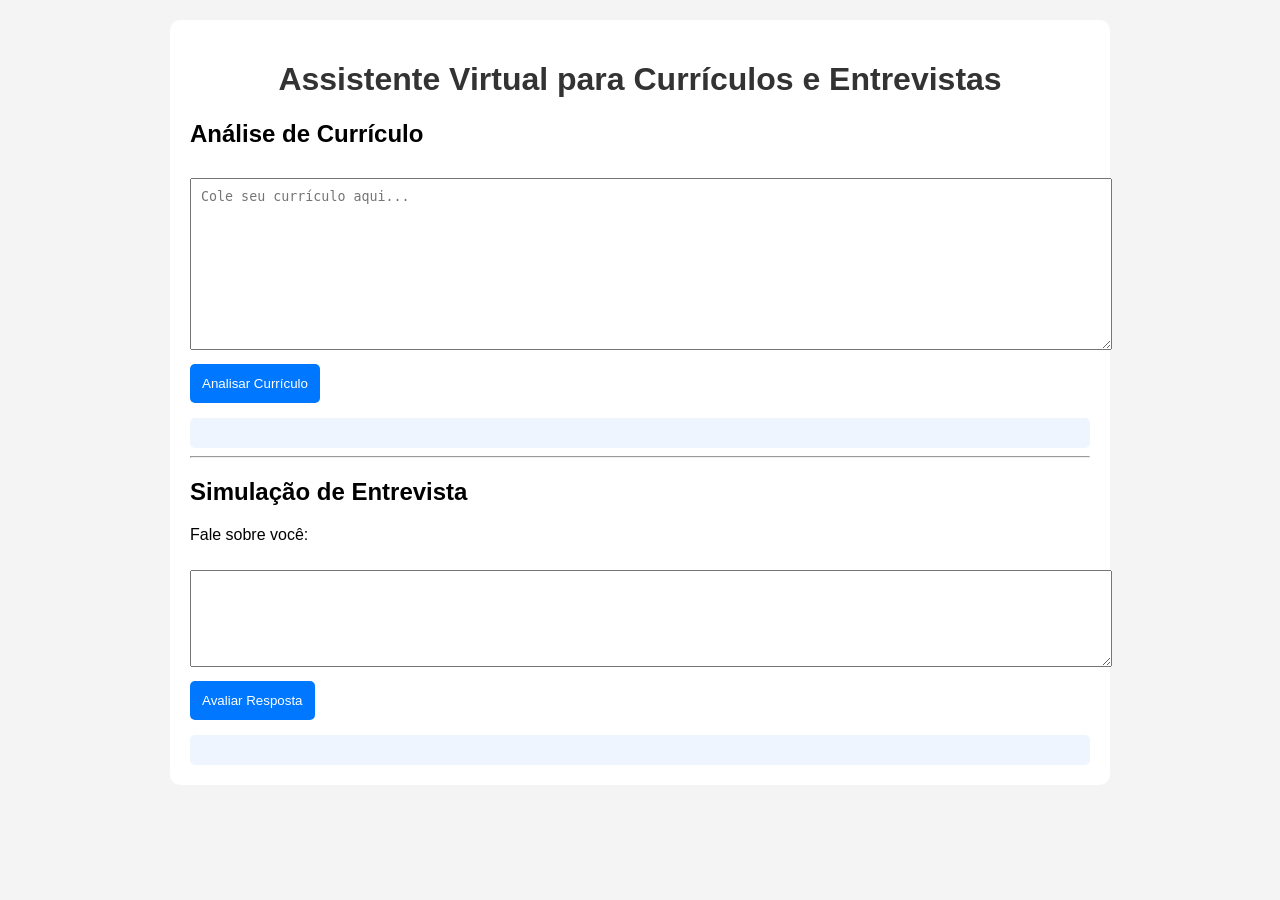
==== assistente-empregabilidade/index.html @ 7b514e21 "assistente-empregabilidade" ====
<!DOCTYPE html>
<html lang="pt-BR">
<head>
    <meta charset="UTF-8">
    <meta name="viewport" content="width=device-width, initial-scale=1.0">
    <title>Assistente Virtual de Empregabilidade</title>
    <link rel="stylesheet" href="style.css">
</head>
<body>

    <div class="container">
        <h1>Assistente Virtual para Currículos e Entrevistas</h1>

        <h2>Análise de Currículo</h2>

        <textarea id="curriculo" rows="10" placeholder="Cole seu currículo aqui..."></textarea>

        <button onclick="analisarCurriculo()">
            Analisar Currículo
        </button>

        <div id="resultado"></div>

        <hr>

        <h2>Simulação de Entrevista</h2>

        <p>Fale sobre você:</p>
        <textarea id="resposta" rows="5"></textarea>

        <button onclick="avaliarResposta()">
            Avaliar Resposta
        </button>

        <div id="feedback"></div>
    </div>

    <script src="script.js"></script>

</body>
</html>
---- assistente-empregabilidade/style.css ----
body {
    font-family: Arial, sans-serif;
    background: #f4f4f4;
    margin: 0;
    padding: 20px;
}

.container {
    max-width: 900px;
    margin: auto;
    background: white;
    padding: 20px;
    border-radius: 10px;
}

h1 {
    text-align: center;
    color: #333;
}

textarea {
    width: 100%;
    margin-top: 10px;
    margin-bottom: 10px;
    padding: 10px;
}

button {
    background: #0077ff;
    color: white;
    border: none;
    padding: 12px;
    cursor: pointer;
    border-radius: 5px;
}

button:hover {
    background: #0056c9;
}

#resultado,
#feedback {
    margin-top: 15px;
    padding: 15px;
    background: #eef5ff;
    border-radius: 5px;
}
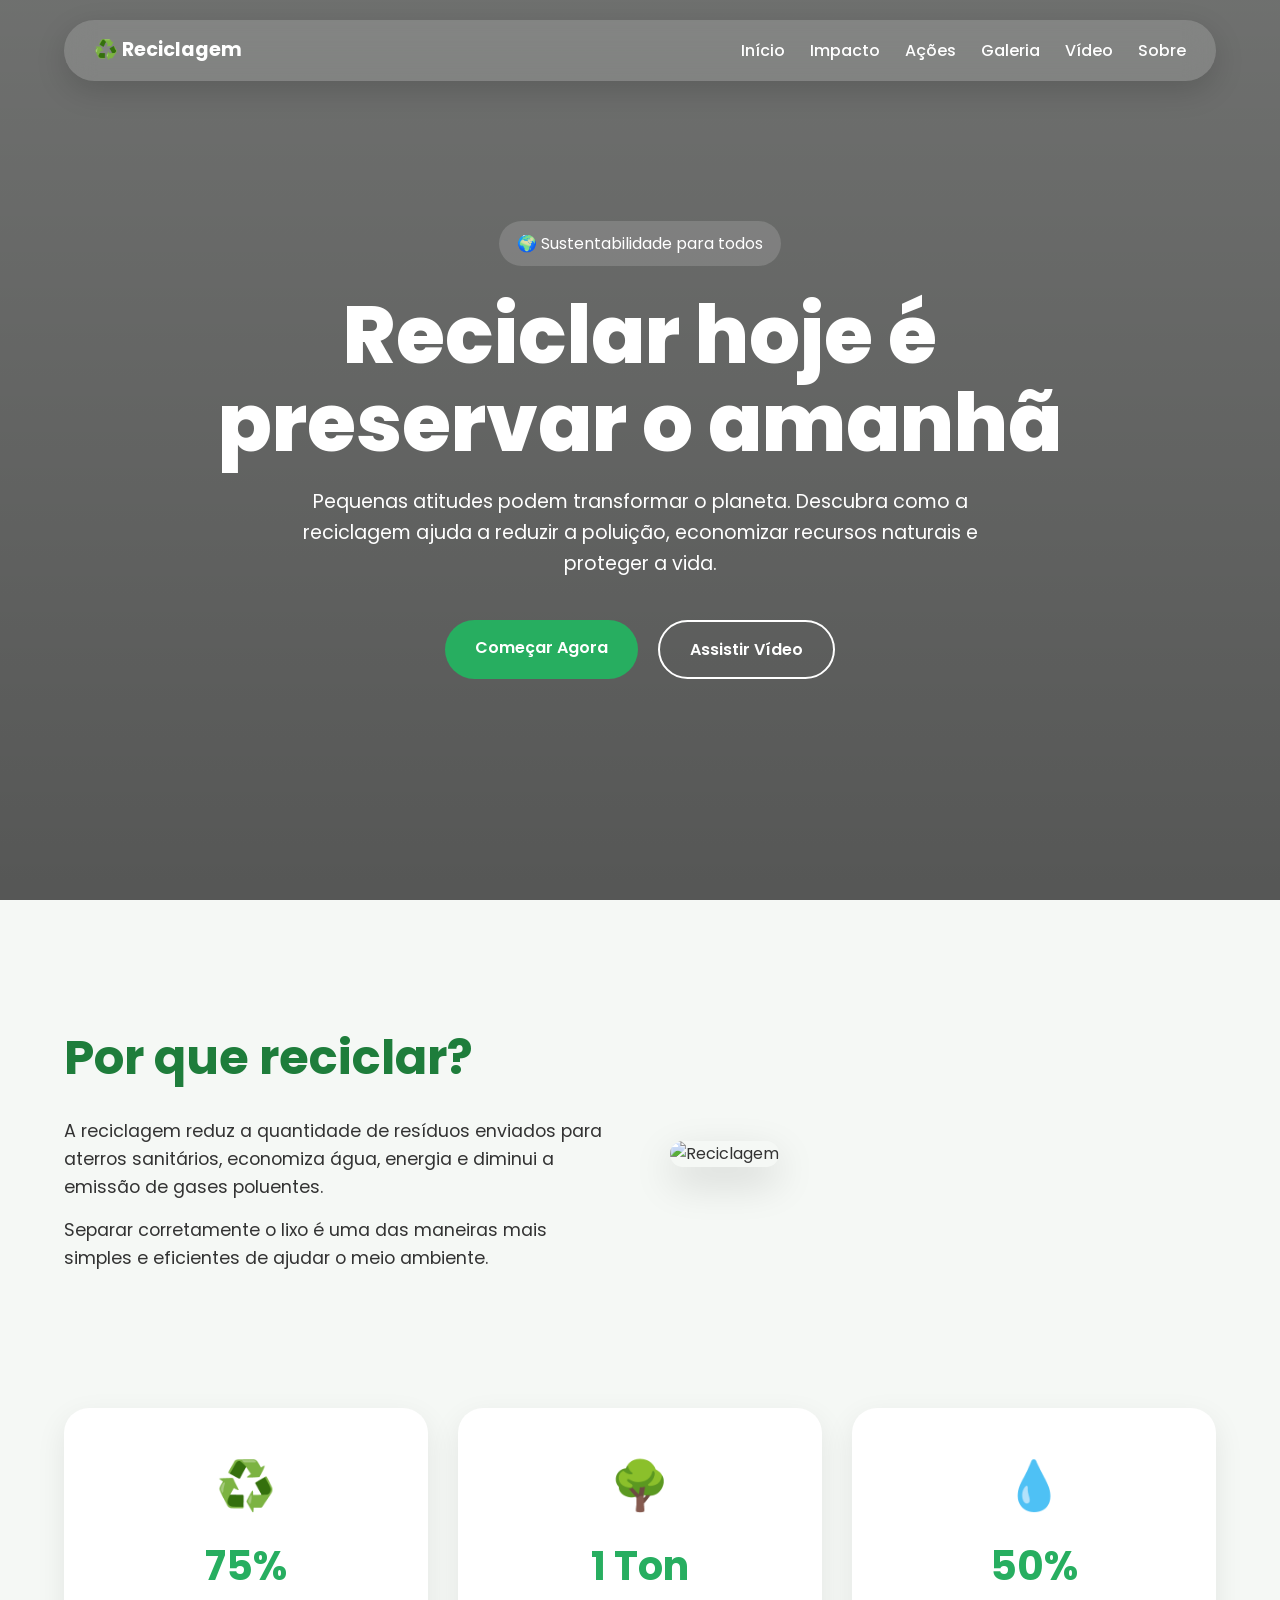
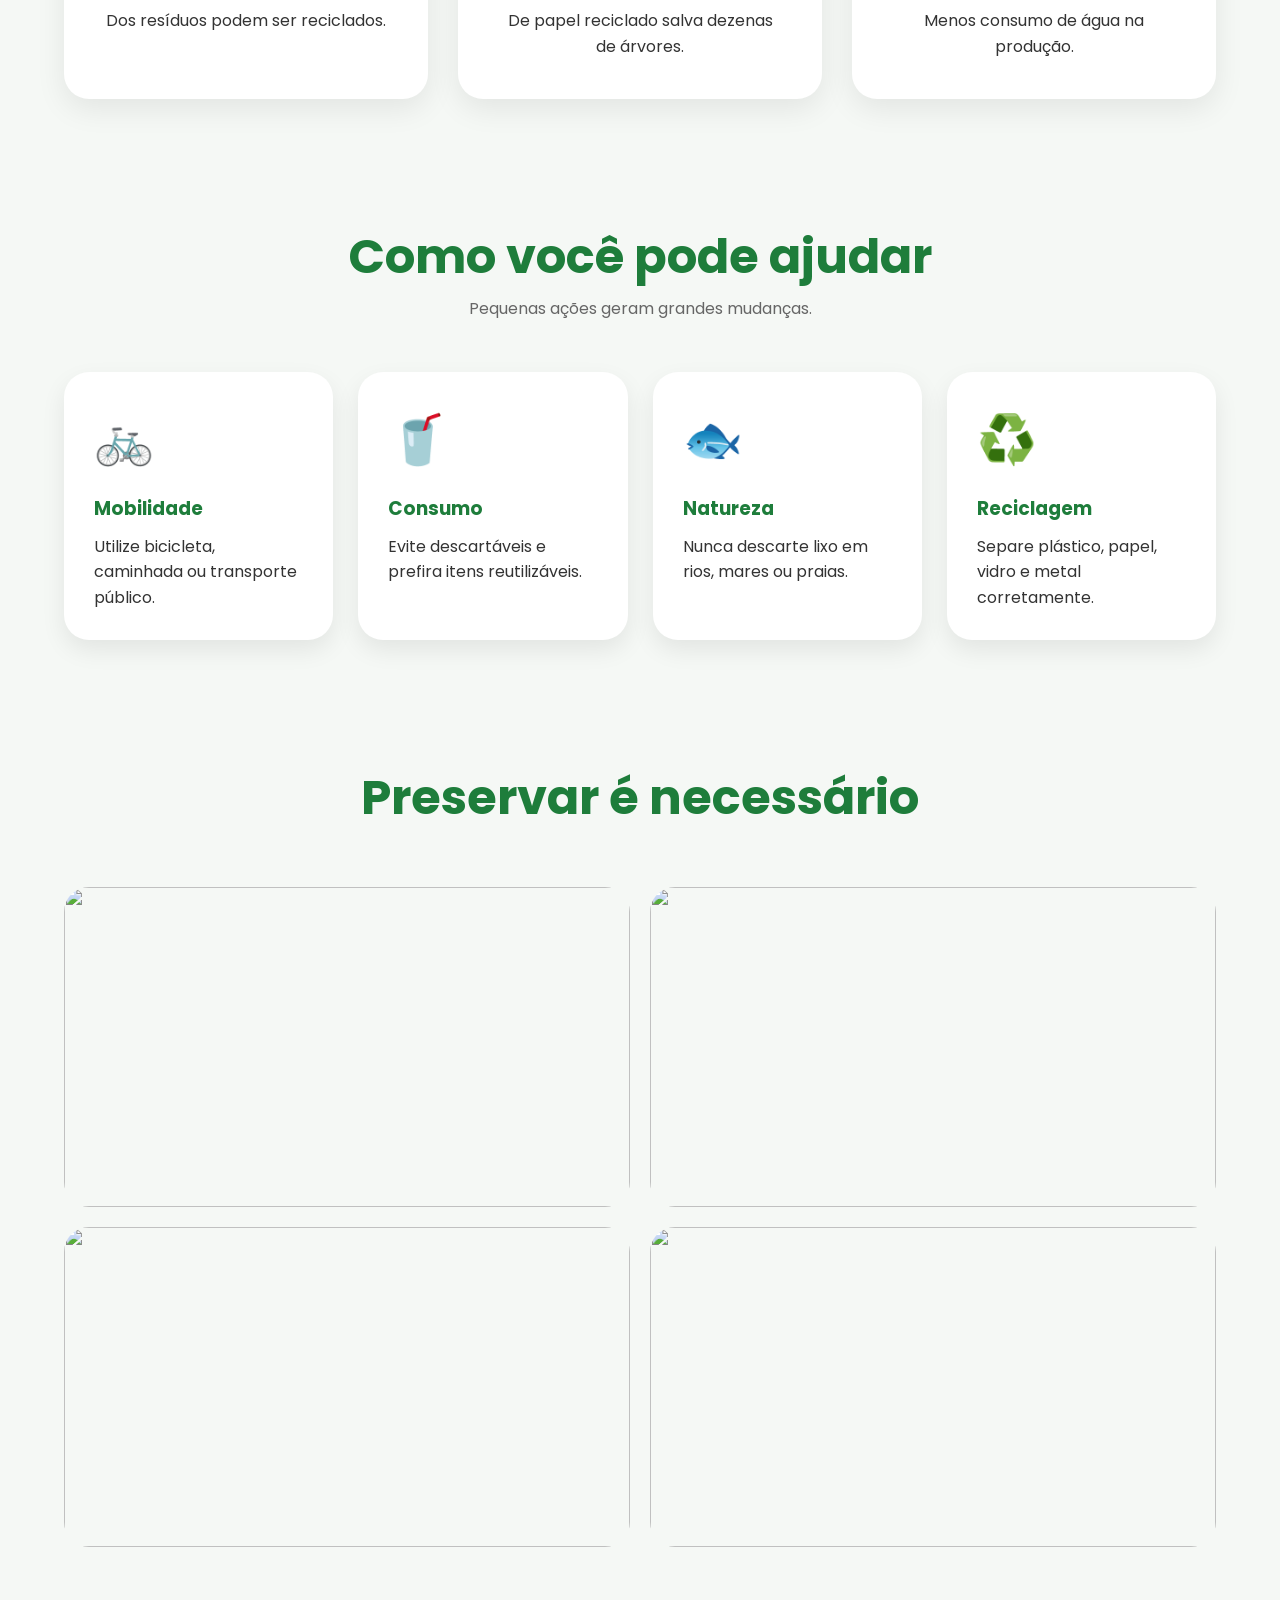
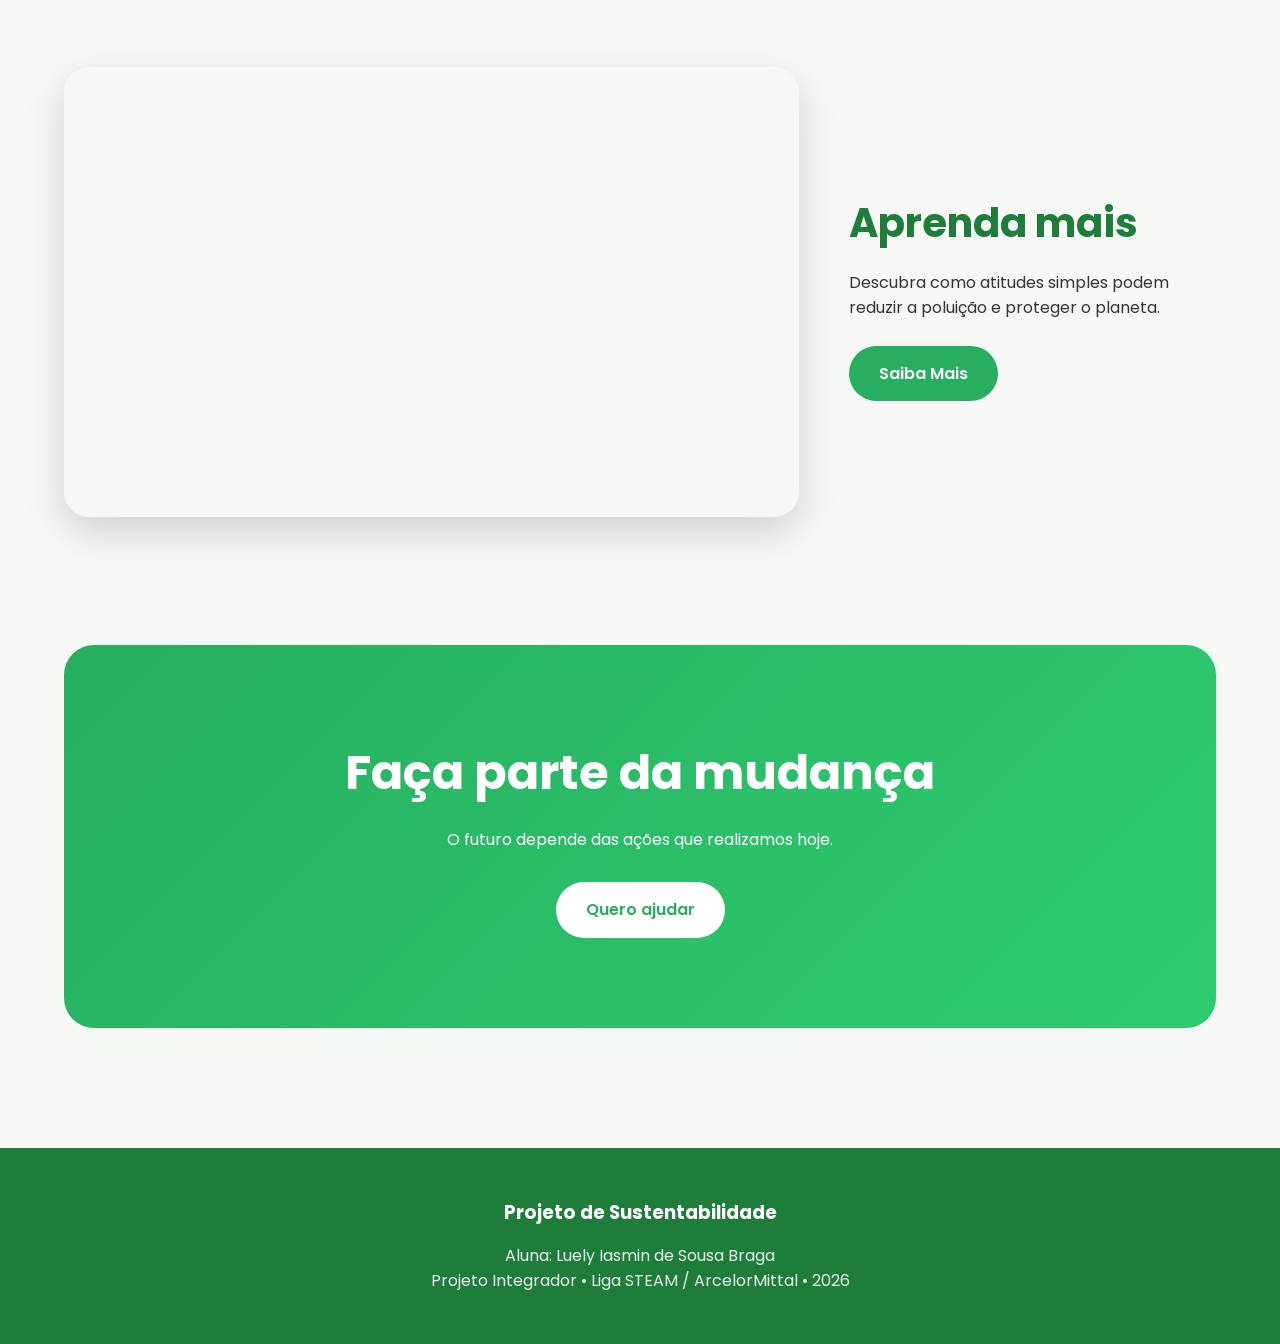
==== commit 0b007a32: "sistema - Iasmin" ====
--- a/assistente-empregabilidade/index.html
+++ b/assistente-empregabilidade/index.html
@@ -3,39 +3,265 @@
 <head>
     <meta charset="UTF-8">
     <meta name="viewport" content="width=device-width, initial-scale=1.0">
-    <title>Assistente Virtual de Empregabilidade</title>
-    <link rel="stylesheet" href="style.css">
+    <title>Reciclagem - Preservando o Futuro</title>
+
+    <link rel="stylesheet" href="index.css">
+
+    <link rel="preconnect" href="https://fonts.googleapis.com">
+    <link rel="preconnect" href="https://fonts.gstatic.com" crossorigin>
+    <link href="https://fonts.googleapis.com/css2?family=Poppins:wght@300;400;500;600;700;800&display=swap" rel="stylesheet">
 </head>
 <body>
 
-    <div class="container">
-        <h1>Assistente Virtual para Currículos e Entrevistas</h1>
-
-        <h2>Análise de Currículo</h2>
-
-        <textarea id="curriculo" rows="10" placeholder="Cole seu currículo aqui..."></textarea>
-
-        <button onclick="analisarCurriculo()">
-            Analisar Currículo
-        </button>
-
-        <div id="resultado"></div>
-
-        <hr>
-
-        <h2>Simulação de Entrevista</h2>
-
-        <p>Fale sobre você:</p>
-        <textarea id="resposta" rows="5"></textarea>
-
-        <button onclick="avaliarResposta()">
-            Avaliar Resposta
-        </button>
-
-        <div id="feedback"></div>
-    </div>
-
-    <script src="script.js"></script>
+    <!-- MENU -->
+
+    <nav class="menu-visivel">
+        <div class="logo">
+            ♻️ Reciclagem
+        </div>
+
+        <div class="menu-links">
+            <a href="#inicio">Início</a>
+            <a href="#impacto">Impacto</a>
+            <a href="#acoes">Ações</a>
+            <a href="#galeria">Galeria</a>
+            <a href="#video">Vídeo</a>
+            <a href="#sobre">Sobre</a>
+        </div>
+    </nav>
+
+    <!-- HERO -->
+
+    <header id="inicio" class="cabecalho">
+
+        <div class="overlay"></div>
+
+        <div class="hero-conteudo">
+
+            <span class="tag">
+                🌍 Sustentabilidade para todos
+            </span>
+
+            <h1>
+                Reciclar hoje é preservar o amanhã
+            </h1>
+
+            <p>
+                Pequenas atitudes podem transformar o planeta.
+                Descubra como a reciclagem ajuda a reduzir a poluição,
+                economizar recursos naturais e proteger a vida.
+            </p>
+
+            <div class="hero-botoes">
+                <a href="#acoes" class="botao">
+                    Começar Agora
+                </a>
+
+                <a href="#video" class="botao-secundario">
+                    Assistir Vídeo
+                </a>
+            </div>
+
+        </div>
+
+    </header>
+
+    <!-- CONTEÚDO -->
+
+    <main>
+
+        <!-- INTRO -->
+
+        <section class="secao-intro">
+
+            <div class="texto">
+                <h2>Por que reciclar?</h2>
+
+                <p>
+                    A reciclagem reduz a quantidade de resíduos enviados
+                    para aterros sanitários, economiza água, energia e
+                    diminui a emissão de gases poluentes.
+                </p>
+
+                <p>
+                    Separar corretamente o lixo é uma das maneiras mais
+                    simples e eficientes de ajudar o meio ambiente.
+                </p>
+            </div>
+
+            <div class="imagem">
+                <img
+                    src="https://images.unsplash.com/photo-1536859355448-76f92ebdc33d?auto=format&fit=crop&w=1200&q=80"
+                    alt="Reciclagem">
+            </div>
+
+        </section>
+
+        <!-- ESTATÍSTICAS -->
+
+        <section id="impacto" class="estatisticas">
+
+            <div class="numero">
+                <span>♻️</span>
+                <h3>75%</h3>
+                <p>Dos resíduos podem ser reciclados.</p>
+            </div>
+
+            <div class="numero">
+                <span>🌳</span>
+                <h3>1 Ton</h3>
+                <p>De papel reciclado salva dezenas de árvores.</p>
+            </div>
+
+            <div class="numero">
+                <span>💧</span>
+                <h3>50%</h3>
+                <p>Menos consumo de água na produção.</p>
+            </div>
+
+        </section>
+
+        <!-- AÇÕES -->
+
+        <section id="acoes" class="acoes">
+
+            <div class="titulo-secao">
+                <h2>Como você pode ajudar</h2>
+                <p>
+                    Pequenas ações geram grandes mudanças.
+                </p>
+            </div>
+
+            <div class="cards">
+
+                <div class="card">
+                    <div class="icone">🚲</div>
+                    <h3>Mobilidade</h3>
+                    <p>
+                        Utilize bicicleta, caminhada ou transporte público.
+                    </p>
+                </div>
+
+                <div class="card">
+                    <div class="icone">🥤</div>
+                    <h3>Consumo</h3>
+                    <p>
+                        Evite descartáveis e prefira itens reutilizáveis.
+                    </p>
+                </div>
+
+                <div class="card">
+                    <div class="icone">🐟</div>
+                    <h3>Natureza</h3>
+                    <p>
+                        Nunca descarte lixo em rios, mares ou praias.
+                    </p>
+                </div>
+
+                <div class="card">
+                    <div class="icone">♻️</div>
+                    <h3>Reciclagem</h3>
+                    <p>
+                        Separe plástico, papel, vidro e metal corretamente.
+                    </p>
+                </div>
+
+            </div>
+
+        </section>
+
+        <!-- GALERIA -->
+
+        <section id="galeria" class="galeria">
+
+            <div class="titulo-secao">
+                <h2>Preservar é necessário</h2>
+            </div>
+
+            <div class="grid-galeria">
+
+                <img src="https://images.unsplash.com/photo-1621451537084-482c73073a0f?auto=format&fit=crop&w=900&q=80" alt="">
+                <img src="https://images.unsplash.com/photo-1542601906990-b4d3fb778b09?auto=format&fit=crop&w=900&q=80" alt="">
+                <img src="https://images.unsplash.com/photo-1528323273322-d81458248d40?auto=format&fit=crop&w=900&q=80" alt="">
+                <img src="https://images.unsplash.com/photo-1497436072909-f5e4be8c8e0f?auto=format&fit=crop&w=900&q=80" alt="">
+
+            </div>
+
+        </section>
+
+        <!-- VIDEO -->
+
+        <section id="video" class="video-section">
+
+            <div class="video">
+                <iframe
+                    src="https://www.youtube.com/embed/GNC29R_ISQ0"
+                    title="Vídeo sobre reciclagem"
+                    allowfullscreen>
+                </iframe>
+            </div>
+
+            <div class="info-video">
+
+                <h2>Aprenda mais</h2>
+
+                <p>
+                    Descubra como atitudes simples podem reduzir
+                    a poluição e proteger o planeta.
+                </p>
+
+                <a
+                    href="https://www.gov.br/mma/pt-br"
+                    target="_blank"
+                    class="botao">
+
+                    Saiba Mais
+
+                </a>
+
+            </div>
+
+        </section>
+
+        <!-- CTA -->
+
+        <section class="cta">
+
+            <h2>
+                Faça parte da mudança
+            </h2>
+
+            <p>
+                O futuro depende das ações que realizamos hoje.
+            </p>
+
+            <a href="#inicio" class="botao">
+                Quero ajudar
+            </a>
+
+        </section>
+
+    </main>
+
+    <!-- FOOTER -->
+
+    <footer id="sobre">
+
+        <div class="footer-texto">
+
+            <h3>Projeto de Sustentabilidade</h3>
+
+            <p>
+                Aluna: Luely Iasmin de Sousa Braga
+            </p>
+
+            <p>
+                Projeto Integrador • Liga STEAM / ArcelorMittal • 2026
+            </p>
+
+        </div>
+
+    </footer>
 
 </body>
 </html>
--- a/assistente-empregabilidade/index.css
+++ b/assistente-empregabilidade/index.css
@@ -0,0 +1,506 @@
+/* RESET */
+
+*{
+    margin:0;
+    padding:0;
+    box-sizing:border-box;
+}
+
+html{
+    scroll-behavior:smooth;
+}
+
+body{
+    font-family:'Poppins',sans-serif;
+    background:#f5f8f5;
+    color:#333;
+    overflow-x:hidden;
+    line-height:1.6;
+}
+
+/* MENU */
+
+.menu-visivel{
+    position:fixed;
+    top:20px;
+    left:50%;
+    transform:translateX(-50%);
+    z-index:1000;
+
+    width:90%;
+    max-width:1200px;
+
+    display:flex;
+    justify-content:space-between;
+    align-items:center;
+
+    padding:15px 30px;
+
+    background:rgba(255,255,255,.15);
+    backdrop-filter:blur(15px);
+
+    border-radius:50px;
+
+    box-shadow:0 10px 30px rgba(0,0,0,.15);
+}
+
+.logo{
+    font-size:1.2rem;
+    font-weight:700;
+    color:white;
+}
+
+.menu-links{
+    display:flex;
+    gap:25px;
+}
+
+.menu-links a{
+    text-decoration:none;
+    color:white;
+    font-weight:500;
+    transition:.3s;
+}
+
+.menu-links a:hover{
+    color:#9cffb4;
+}
+
+/* HERO */
+
+.cabecalho{
+    position:relative;
+
+    min-height:100vh;
+
+    display:flex;
+    align-items:center;
+    justify-content:center;
+
+    text-align:center;
+
+    background:
+    url("https://images.unsplash.com/photo-1532996122724-e3c354a0b15b?auto=format&fit=crop&w=1600&q=80");
+
+    background-size:cover;
+    background-position:center;
+}
+
+.overlay{
+    position:absolute;
+    inset:0;
+
+    background:
+    linear-gradient(
+        rgba(0,0,0,.55),
+        rgba(0,0,0,.65)
+    );
+}
+
+.hero-conteudo{
+    position:relative;
+    z-index:2;
+
+    max-width:900px;
+
+    padding:20px;
+}
+
+.tag{
+    display:inline-block;
+
+    padding:10px 18px;
+
+    border-radius:30px;
+
+    background:rgba(255,255,255,.15);
+
+    color:white;
+
+    margin-bottom:25px;
+}
+
+.hero-conteudo h1{
+    color:white;
+
+    font-size:5rem;
+
+    font-weight:800;
+
+    line-height:1.1;
+
+    margin-bottom:20px;
+}
+
+.hero-conteudo p{
+    color:white;
+
+    font-size:1.2rem;
+
+    max-width:700px;
+
+    margin:auto;
+}
+
+.hero-botoes{
+    margin-top:40px;
+
+    display:flex;
+    justify-content:center;
+    gap:20px;
+
+    flex-wrap:wrap;
+}
+
+/* BOTÕES */
+
+.botao,
+.botao-secundario{
+    display:inline-block;
+
+    padding:15px 30px;
+
+    border-radius:50px;
+
+    text-decoration:none;
+
+    font-weight:600;
+
+    transition:.3s;
+}
+
+.botao{
+    background:#27ae60;
+    color:white;
+}
+
+.botao:hover{
+    transform:translateY(-4px);
+    background:#1e8c4d;
+}
+
+.botao-secundario{
+    border:2px solid white;
+    color:white;
+}
+
+.botao-secundario:hover{
+    background:white;
+    color:#222;
+}
+
+/* MAIN */
+
+main{
+    width:min(1200px,90%);
+    margin:auto;
+}
+
+/* INTRO */
+
+.secao-intro{
+    padding:120px 0;
+
+    display:flex;
+    align-items:center;
+    gap:60px;
+}
+
+.secao-intro .texto{
+    flex:1;
+}
+
+.secao-intro h2{
+    font-size:3rem;
+    color:#1e7d3b;
+    margin-bottom:20px;
+}
+
+.secao-intro p{
+    margin-bottom:15px;
+    font-size:1.1rem;
+}
+
+.secao-intro .imagem{
+    flex:1;
+}
+
+.secao-intro img{
+    width:100%;
+
+    border-radius:25px;
+
+    box-shadow:0 15px 40px rgba(0,0,0,.15);
+}
+
+/* ESTATÍSTICAS */
+
+.estatisticas{
+    display:grid;
+
+    grid-template-columns:repeat(3,1fr);
+
+    gap:30px;
+
+    margin-bottom:120px;
+}
+
+.numero{
+    background:white;
+
+    padding:40px;
+
+    border-radius:25px;
+
+    text-align:center;
+
+    box-shadow:0 10px 30px rgba(0,0,0,.08);
+
+    transition:.3s;
+}
+
+.numero:hover{
+    transform:translateY(-10px);
+}
+
+.numero span{
+    font-size:3rem;
+}
+
+.numero h3{
+    color:#27ae60;
+    font-size:2.5rem;
+    margin:10px 0;
+}
+
+/* TÍTULO */
+
+.titulo-secao{
+    text-align:center;
+    margin-bottom:50px;
+}
+
+.titulo-secao h2{
+    font-size:3rem;
+    color:#1e7d3b;
+}
+
+.titulo-secao p{
+    color:#666;
+}
+
+/* AÇÕES */
+
+.acoes{
+    margin-bottom:120px;
+}
+
+.cards{
+    display:grid;
+
+    grid-template-columns:repeat(auto-fit,minmax(250px,1fr));
+
+    gap:25px;
+}
+
+.card{
+    background:white;
+
+    padding:30px;
+
+    border-radius:25px;
+
+    box-shadow:0 10px 25px rgba(0,0,0,.08);
+
+    transition:.3s;
+}
+
+.card:hover{
+    transform:translateY(-10px);
+}
+
+.icone{
+    font-size:3rem;
+    margin-bottom:15px;
+}
+
+.card h3{
+    color:#1e7d3b;
+    margin-bottom:10px;
+}
+
+/* GALERIA */
+
+.galeria{
+    margin-bottom:120px;
+}
+
+.grid-galeria{
+    display:grid;
+
+    grid-template-columns:repeat(2,1fr);
+
+    gap:20px;
+}
+
+.grid-galeria img{
+    width:100%;
+    height:320px;
+
+    object-fit:cover;
+
+    border-radius:25px;
+
+    transition:.4s;
+}
+
+.grid-galeria img:hover{
+    transform:scale(1.04);
+}
+
+/* VIDEO */
+
+.video-section{
+    display:flex;
+
+    align-items:center;
+
+    gap:50px;
+
+    margin-bottom:120px;
+}
+
+.video{
+    flex:2;
+}
+
+.video iframe{
+    width:100%;
+    height:450px;
+
+    border:none;
+
+    border-radius:25px;
+
+    box-shadow:0 15px 40px rgba(0,0,0,.15);
+}
+
+.info-video{
+    flex:1;
+}
+
+.info-video h2{
+    font-size:2.5rem;
+    color:#1e7d3b;
+    margin-bottom:15px;
+}
+
+.info-video p{
+    margin-bottom:25px;
+}
+
+/* CTA */
+
+.cta{
+    background:
+    linear-gradient(
+        135deg,
+        #27ae60,
+        #2ecc71
+    );
+
+    color:white;
+
+    text-align:center;
+
+    padding:90px 30px;
+
+    border-radius:30px;
+
+    margin-bottom:120px;
+}
+
+.cta h2{
+    font-size:3rem;
+    margin-bottom:15px;
+}
+
+.cta p{
+    margin-bottom:30px;
+}
+
+.cta .botao{
+    background:white;
+    color:#27ae60;
+}
+
+/* FOOTER */
+
+footer{
+    background:#1e7d3b;
+
+    color:white;
+
+    text-align:center;
+
+    padding:50px 20px;
+}
+
+.footer-texto h3{
+    margin-bottom:15px;
+}
+
+.footer-texto p{
+    opacity:.9;
+}
+
+/* RESPONSIVO */
+
+@media(max-width:992px){
+
+    .secao-intro,
+    .video-section{
+        flex-direction:column;
+    }
+
+    .estatisticas{
+        grid-template-columns:1fr;
+    }
+
+    .hero-conteudo h1{
+        font-size:3.5rem;
+    }
+}
+
+@media(max-width:768px){
+
+    .menu-visivel{
+        flex-direction:column;
+        gap:15px;
+        border-radius:25px;
+    }
+
+    .menu-links{
+        flex-wrap:wrap;
+        justify-content:center;
+        gap:15px;
+    }
+
+    .hero-conteudo h1{
+        font-size:2.7rem;
+    }
+
+    .titulo-secao h2,
+    .secao-intro h2,
+    .cta h2{
+        font-size:2rem;
+    }
+
+    .grid-galeria{
+        grid-template-columns:1fr;
+    }
+
+    .video iframe{
+        height:300px;
+    }
+}
